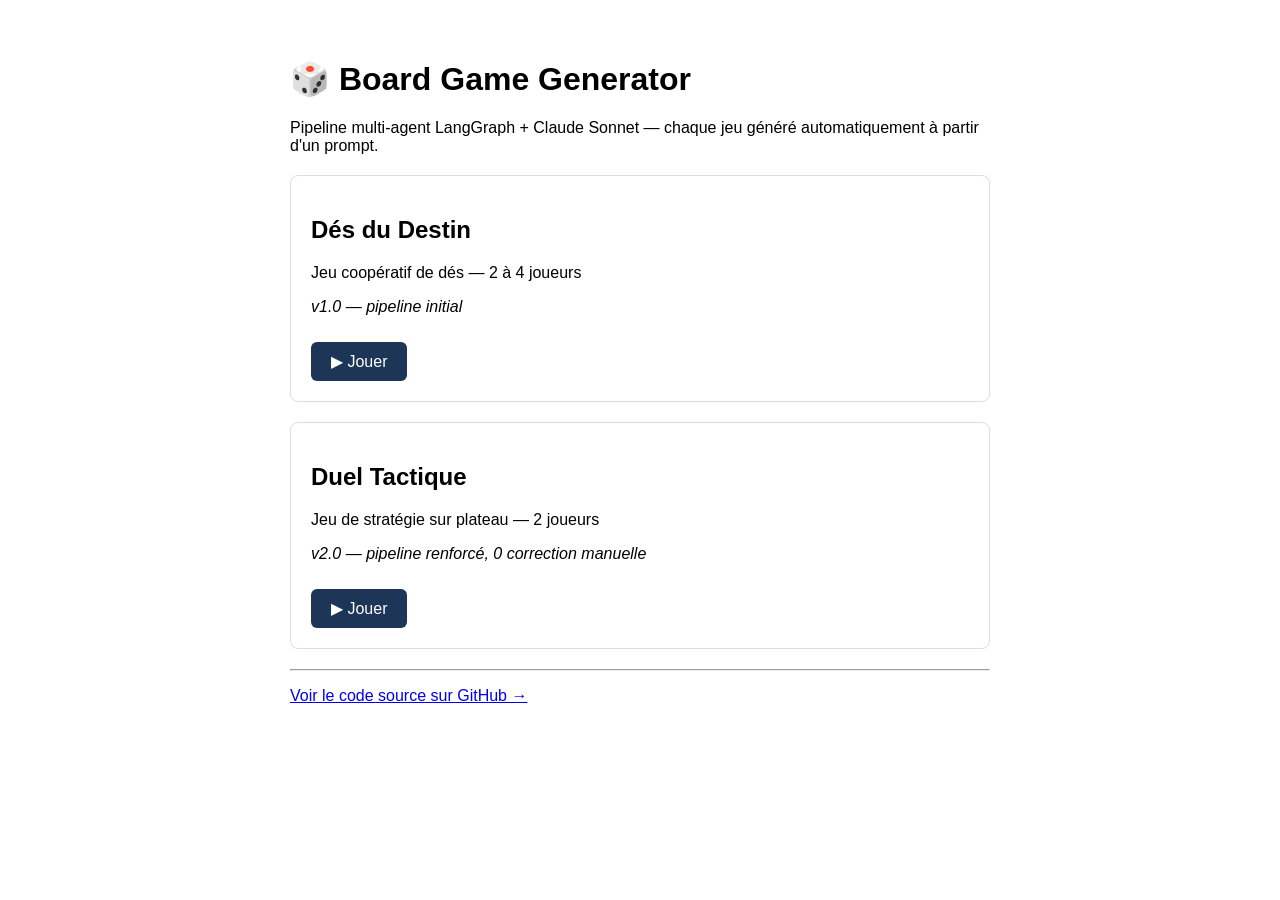
==== index.html @ c64d35cf "chore: add portfolio index + rename game folders for GitHub Pages" ====
<!DOCTYPE html>
<html lang="fr">
<head>
  <meta charset="UTF-8">
  <title>Board Game Generator — Portfolio</title>
  <style>
    body { font-family: sans-serif; max-width: 700px; 
           margin: 60px auto; padding: 0 20px; }
    h1 { font-size: 2rem; }
    .game-card { border: 1px solid #ddd; border-radius: 8px;
                 padding: 20px; margin: 20px 0; }
    a.play-btn { display: inline-block; background: #1D3557;
                 color: white; padding: 10px 20px; border-radius: 6px;
                 text-decoration: none; margin-top: 10px; }
  </style>
</head>
<body>
  <h1>🎲 Board Game Generator</h1>
  <p>Pipeline multi-agent LangGraph + Claude Sonnet — 
     chaque jeu généré automatiquement à partir d'un prompt.</p>

  <div class="game-card">
    <h2>Dés du Destin</h2>
    <p>Jeu coopératif de dés — 2 à 4 joueurs</p>
    <p><em>v1.0 — pipeline initial</em></p>
    <a class="play-btn" href="output/des-du-destin/index.html">▶ Jouer</a>
  </div>

  <div class="game-card">
    <h2>Duel Tactique</h2>
    <p>Jeu de stratégie sur plateau — 2 joueurs</p>
    <p><em>v2.0 — pipeline renforcé, 0 correction manuelle</em></p>
    <a class="play-btn" href="output/duel-tactique/index.html">▶ Jouer</a>
  </div>

  <hr>
  <p><a href="https://github.com/MalekSnous/boardgame-generator">
    Voir le code source sur GitHub →</a></p>
</body>
</html>
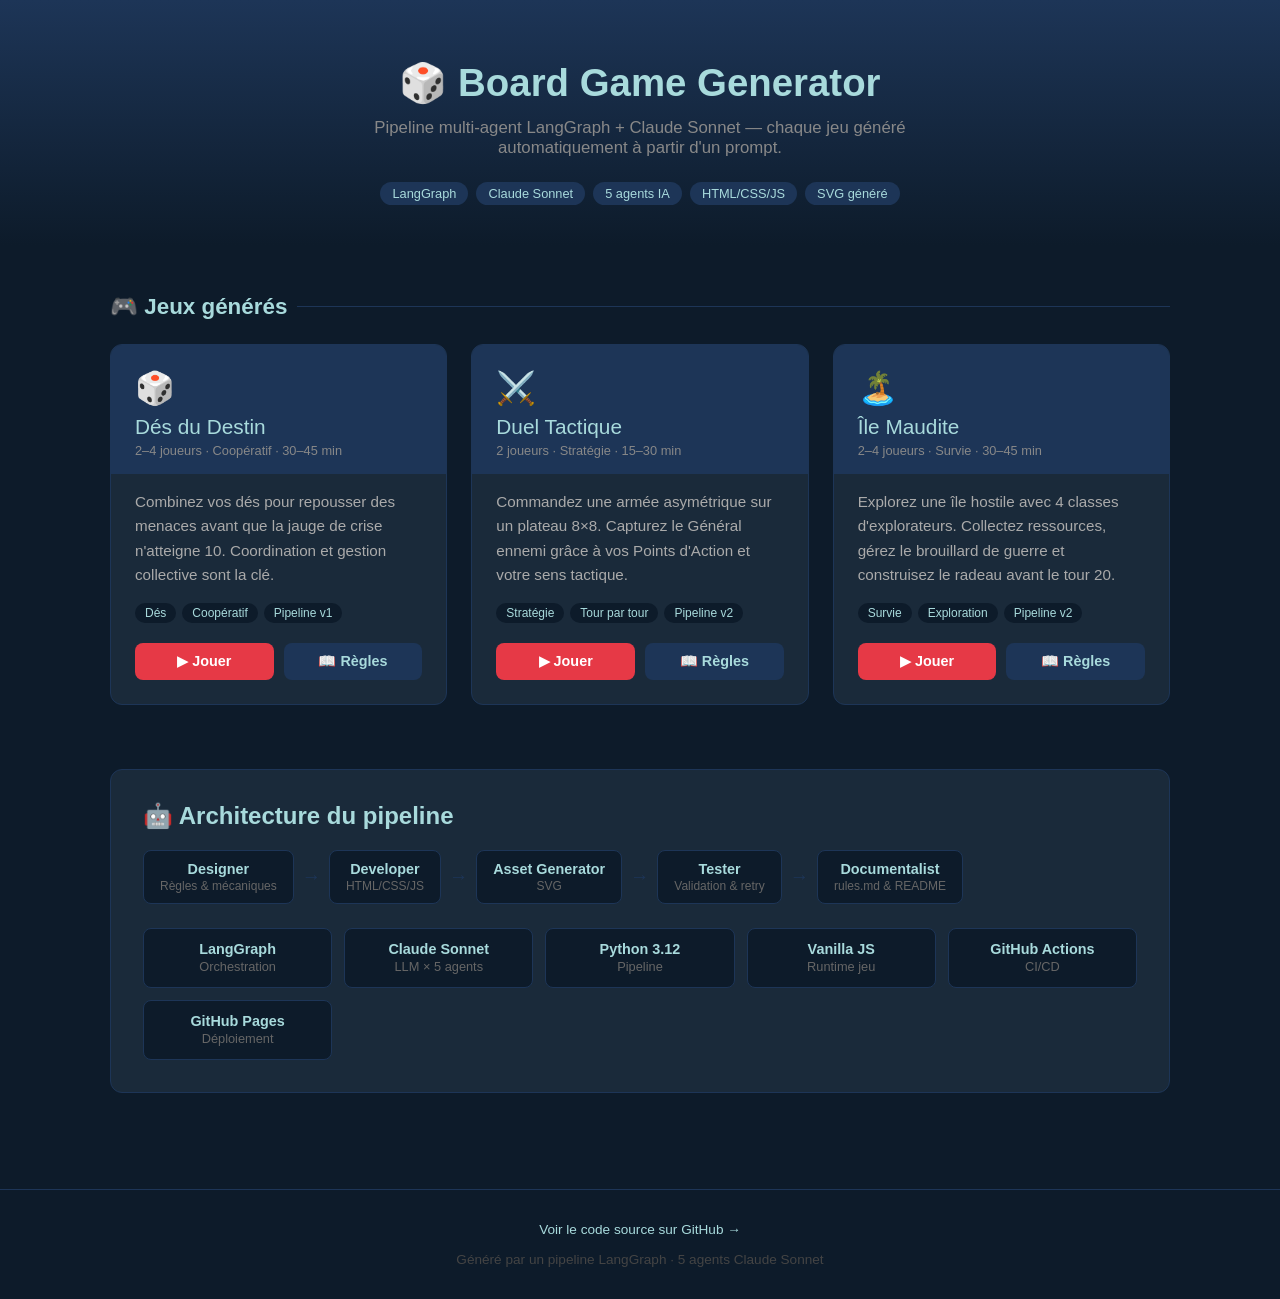
==== commit 5d17b6b3: "release: v2.0 — 3 games, rules pages, updated README, CI/CD - Merge feat/robust-pipeline: targeted f" ====
--- a/index.html
+++ b/index.html
@@ -2,39 +2,336 @@
 <html lang="fr">
 <head>
   <meta charset="UTF-8">
-  <title>Board Game Generator — Portfolio</title>
+  <meta name="viewport" content="width=device-width, initial-scale=1.0">
+  <title>Board Game Generator — Portfolio IA</title>
   <style>
-    body { font-family: sans-serif; max-width: 700px; 
-           margin: 60px auto; padding: 0 20px; }
-    h1 { font-size: 2rem; }
-    .game-card { border: 1px solid #ddd; border-radius: 8px;
-                 padding: 20px; margin: 20px 0; }
-    a.play-btn { display: inline-block; background: #1D3557;
-                 color: white; padding: 10px 20px; border-radius: 6px;
-                 text-decoration: none; margin-top: 10px; }
+    * { box-sizing: border-box; margin: 0; padding: 0; }
+    body {
+      font-family: -apple-system, BlinkMacSystemFont, sans-serif;
+      background: #0d1b2a;
+      color: #e0e0e0;
+      min-height: 100vh;
+    }
+    header {
+      text-align: center;
+      padding: 60px 20px 40px;
+      background: linear-gradient(180deg, #1d3557 0%, #0d1b2a 100%);
+    }
+    header h1 {
+      font-size: 2.4rem;
+      color: #a8dadc;
+      margin-bottom: 12px;
+    }
+    header p {
+      color: #888;
+      font-size: 1.05rem;
+      max-width: 600px;
+      margin: 0 auto 24px;
+    }
+    .badges { display: flex; gap: 8px; justify-content: center; flex-wrap: wrap; }
+    .badge {
+      background: #1d3557;
+      color: #a8dadc;
+      padding: 4px 12px;
+      border-radius: 20px;
+      font-size: 0.8rem;
+    }
+    main {
+      max-width: 1100px;
+      margin: 0 auto;
+      padding: 48px 20px;
+    }
+    .section-title {
+      font-size: 1.4rem;
+      color: #a8dadc;
+      margin-bottom: 24px;
+      display: flex;
+      align-items: center;
+      gap: 10px;
+    }
+    .section-title::after {
+      content: '';
+      flex: 1;
+      height: 1px;
+      background: #1d3557;
+    }
+    .games-grid {
+      display: grid;
+      grid-template-columns: repeat(auto-fit, minmax(300px, 1fr));
+      gap: 24px;
+      margin-bottom: 64px;
+    }
+    .game-card {
+      background: #1a2a3a;
+      border: 1px solid #1d3557;
+      border-radius: 12px;
+      overflow: hidden;
+      transition: transform .2s, border-color .2s;
+    }
+    .game-card:hover {
+      transform: translateY(-4px);
+      border-color: #a8dadc;
+    }
+    .card-header {
+      padding: 24px 24px 16px;
+      background: #1d3557;
+    }
+    .card-emoji { font-size: 2rem; margin-bottom: 8px; }
+    .card-title {
+      font-size: 1.3rem;
+      color: #a8dadc;
+      margin-bottom: 4px;
+    }
+    .card-meta {
+      font-size: 0.8rem;
+      color: #888;
+    }
+    .card-body { padding: 16px 24px 24px; }
+    .card-desc {
+      color: #aaa;
+      font-size: 0.95rem;
+      margin-bottom: 16px;
+      line-height: 1.6;
+    }
+    .card-tags {
+      display: flex;
+      flex-wrap: wrap;
+      gap: 6px;
+      margin-bottom: 20px;
+    }
+    .tag {
+      background: #0d1b2a;
+      color: #a8dadc;
+      padding: 3px 10px;
+      border-radius: 12px;
+      font-size: 0.75rem;
+    }
+    .card-actions { display: flex; gap: 10px; }
+    .btn {
+      flex: 1;
+      padding: 10px;
+      border-radius: 8px;
+      text-decoration: none;
+      text-align: center;
+      font-size: 0.9rem;
+      font-weight: 600;
+      transition: opacity .2s;
+    }
+    .btn:hover { opacity: .8; }
+    .btn-play { background: #e63946; color: white; }
+    .btn-rules { background: #1d3557; color: #a8dadc; }
+    .pipeline-section {
+      background: #1a2a3a;
+      border: 1px solid #1d3557;
+      border-radius: 12px;
+      padding: 32px;
+      margin-bottom: 48px;
+    }
+    .pipeline-section h2 {
+      color: #a8dadc;
+      margin-bottom: 20px;
+    }
+    .pipeline-flow {
+      display: flex;
+      align-items: center;
+      flex-wrap: wrap;
+      gap: 8px;
+      margin-bottom: 24px;
+    }
+    .agent {
+      background: #0d1b2a;
+      border: 1px solid #1d3557;
+      border-radius: 8px;
+      padding: 10px 16px;
+      text-align: center;
+    }
+    .agent-name { color: #a8dadc; font-weight: 600; font-size: 0.9rem; }
+    .agent-role { color: #666; font-size: 0.75rem; margin-top: 2px; }
+    .arrow { color: #1d3557; font-size: 1.2rem; }
+    .stack-grid {
+      display: grid;
+      grid-template-columns: repeat(auto-fit, minmax(160px, 1fr));
+      gap: 12px;
+    }
+    .stack-item {
+      background: #0d1b2a;
+      border: 1px solid #1d3557;
+      border-radius: 8px;
+      padding: 12px;
+      text-align: center;
+    }
+    .stack-item strong { color: #a8dadc; display: block; font-size: 0.9rem; }
+    .stack-item span { color: #666; font-size: 0.8rem; }
+    footer {
+      text-align: center;
+      padding: 32px;
+      color: #444;
+      font-size: 0.85rem;
+      border-top: 1px solid #1d3557;
+    }
+    footer a { color: #a8dadc; text-decoration: none; }
   </style>
 </head>
 <body>
+
+<header>
   <h1>🎲 Board Game Generator</h1>
-  <p>Pipeline multi-agent LangGraph + Claude Sonnet — 
+  <p>Pipeline multi-agent LangGraph + Claude Sonnet —
      chaque jeu généré automatiquement à partir d'un prompt.</p>
-
-  <div class="game-card">
-    <h2>Dés du Destin</h2>
-    <p>Jeu coopératif de dés — 2 à 4 joueurs</p>
-    <p><em>v1.0 — pipeline initial</em></p>
-    <a class="play-btn" href="output/des-du-destin/index.html">▶ Jouer</a>
+  <div class="badges">
+    <span class="badge">LangGraph</span>
+    <span class="badge">Claude Sonnet</span>
+    <span class="badge">5 agents IA</span>
+    <span class="badge">HTML/CSS/JS</span>
+    <span class="badge">SVG généré</span>
   </div>
-
-  <div class="game-card">
-    <h2>Duel Tactique</h2>
-    <p>Jeu de stratégie sur plateau — 2 joueurs</p>
-    <p><em>v2.0 — pipeline renforcé, 0 correction manuelle</em></p>
-    <a class="play-btn" href="output/duel-tactique/index.html">▶ Jouer</a>
+</header>
+
+<main>
+
+  <h2 class="section-title">🎮 Jeux générés</h2>
+
+  <div class="games-grid">
+
+    <div class="game-card">
+      <div class="card-header">
+        <div class="card-emoji">🎲</div>
+        <div class="card-title">Dés du Destin</div>
+        <div class="card-meta">2–4 joueurs · Coopératif · 30–45 min</div>
+      </div>
+      <div class="card-body">
+        <p class="card-desc">
+          Combinez vos dés pour repousser des menaces avant
+          que la jauge de crise n'atteigne 10. Coordination
+          et gestion collective sont la clé.
+        </p>
+        <div class="card-tags">
+          <span class="tag">Dés</span>
+          <span class="tag">Coopératif</span>
+          <span class="tag">Pipeline v1</span>
+        </div>
+        <div class="card-actions">
+          <a href="output/des-du-destin/index.html" class="btn btn-play">▶ Jouer</a>
+          <a href="output/des-du-destin/rules.html" class="btn btn-rules">📖 Règles</a>
+        </div>
+      </div>
+    </div>
+
+    <div class="game-card">
+      <div class="card-header">
+        <div class="card-emoji">⚔️</div>
+        <div class="card-title">Duel Tactique</div>
+        <div class="card-meta">2 joueurs · Stratégie · 15–30 min</div>
+      </div>
+      <div class="card-body">
+        <p class="card-desc">
+          Commandez une armée asymétrique sur un plateau 8×8.
+          Capturez le Général ennemi grâce à vos Points d'Action
+          et votre sens tactique.
+        </p>
+        <div class="card-tags">
+          <span class="tag">Stratégie</span>
+          <span class="tag">Tour par tour</span>
+          <span class="tag">Pipeline v2</span>
+        </div>
+        <div class="card-actions">
+          <a href="output/duel-tactique/index.html" class="btn btn-play">▶ Jouer</a>
+          <a href="output/duel-tactique/rules.html" class="btn btn-rules">📖 Règles</a>
+        </div>
+      </div>
+    </div>
+
+    <div class="game-card">
+      <div class="card-header">
+        <div class="card-emoji">🏝️</div>
+        <div class="card-title">Île Maudite</div>
+        <div class="card-meta">2–4 joueurs · Survie · 30–45 min</div>
+      </div>
+      <div class="card-body">
+        <p class="card-desc">
+          Explorez une île hostile avec 4 classes d'explorateurs.
+          Collectez ressources, gérez le brouillard de guerre
+          et construisez le radeau avant le tour 20.
+        </p>
+        <div class="card-tags">
+          <span class="tag">Survie</span>
+          <span class="tag">Exploration</span>
+          <span class="tag">Pipeline v2</span>
+        </div>
+        <div class="card-actions">
+          <a href="output/ile-maudite/index.html" class="btn btn-play">▶ Jouer</a>
+          <a href="output/ile-maudite/rules.html" class="btn btn-rules">📖 Règles</a>
+        </div>
+      </div>
+    </div>
+
   </div>
 
-  <hr>
-  <p><a href="https://github.com/MalekSnous/boardgame-generator">
-    Voir le code source sur GitHub →</a></p>
+  <div class="pipeline-section">
+    <h2>🤖 Architecture du pipeline</h2>
+    <div class="pipeline-flow">
+      <div class="agent">
+        <div class="agent-name">Designer</div>
+        <div class="agent-role">Règles & mécaniques</div>
+      </div>
+      <span class="arrow">→</span>
+      <div class="agent">
+        <div class="agent-name">Developer</div>
+        <div class="agent-role">HTML/CSS/JS</div>
+      </div>
+      <span class="arrow">→</span>
+      <div class="agent">
+        <div class="agent-name">Asset Generator</div>
+        <div class="agent-role">SVG</div>
+      </div>
+      <span class="arrow">→</span>
+      <div class="agent">
+        <div class="agent-name">Tester</div>
+        <div class="agent-role">Validation & retry</div>
+      </div>
+      <span class="arrow">→</span>
+      <div class="agent">
+        <div class="agent-name">Documentalist</div>
+        <div class="agent-role">rules.md & README</div>
+      </div>
+    </div>
+    <div class="stack-grid">
+      <div class="stack-item">
+        <strong>LangGraph</strong>
+        <span>Orchestration</span>
+      </div>
+      <div class="stack-item">
+        <strong>Claude Sonnet</strong>
+        <span>LLM × 5 agents</span>
+      </div>
+      <div class="stack-item">
+        <strong>Python 3.12</strong>
+        <span>Pipeline</span>
+      </div>
+      <div class="stack-item">
+        <strong>Vanilla JS</strong>
+        <span>Runtime jeu</span>
+      </div>
+      <div class="stack-item">
+        <strong>GitHub Actions</strong>
+        <span>CI/CD</span>
+      </div>
+      <div class="stack-item">
+        <strong>GitHub Pages</strong>
+        <span>Déploiement</span>
+      </div>
+    </div>
+  </div>
+
+</main>
+
+<footer>
+  <a href="https://github.com/MalekSnous/boardgame-generator">
+    Voir le code source sur GitHub →
+  </a>
+  <br><br>
+  Généré par un pipeline LangGraph · 5 agents Claude Sonnet
+</footer>
+
 </body>
-</html>+</html>
